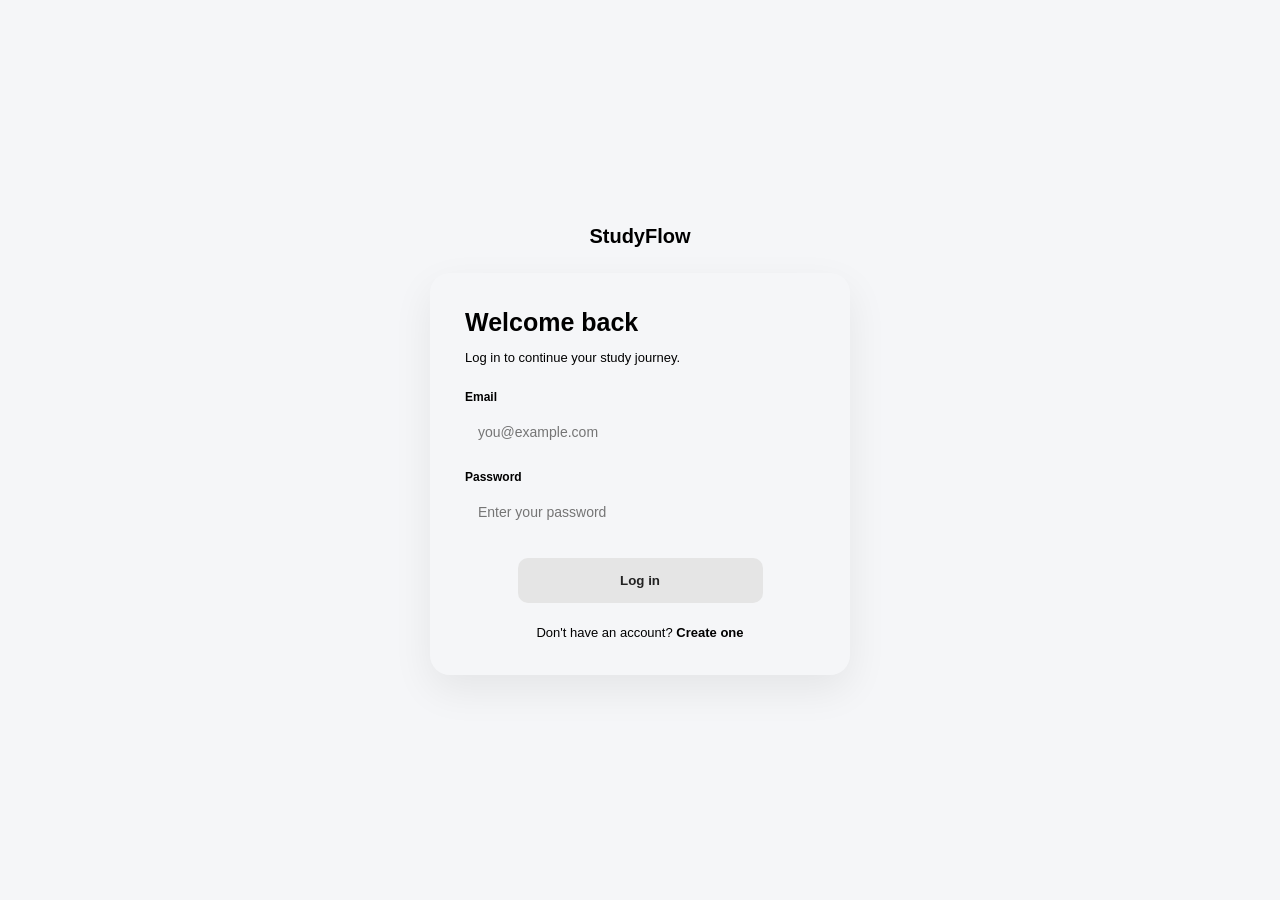
==== index.html @ db24ef68 "Initial commit: StudyFlow Student Task Manager" ====
<!DOCTYPE html>
<html lang="en">

<head>

    <meta charset="UTF-8">

    <meta
        name="viewport"
        content="width=device-width, initial-scale=1.0"
    >

    <title>Student Task Manager</title>

    <!-- Google Font -->

    <link rel="preconnect" href="https://fonts.googleapis.com">

    <link
        rel="preconnect"
        href="https://fonts.gstatic.com"
        crossorigin
    >

    <link
        href="https://fonts.googleapis.com/css2?family=Poppins:wght@400;500;600;700&display=swap"
        rel="stylesheet"
    >

    <link rel="stylesheet" href="style.css">

</head>


<body>

<div class="container">


    <!-- =========================
         Header
    ========================== -->

    <div class="header">

        <div class="header-top">

            <div>

                <h1>Student Task Manager</h1>

                <p id="welcomeMessage">
                    Stay organized. Get things done.
                </p>

            </div>


            <div class="header-actions">

            

                <button
                    class="theme-btn"
                    onclick="toggleDarkMode()"
                >
                    🌙
                </button>

                <button
                    class="logout-btn"
                    onclick="logout()"
                >
                    Logout
                </button>

            </div>

        </div>

    </div>


    <!-- =========================
         Add Task
    ========================== -->

    <div class="task-box">

        <input
            type="text"
            id="taskInput"
            placeholder="What do you need to do?"
        >

        <input
            type="date"
            id="taskDate"
        >

        <select id="taskPriority">

            <option value="Low">
                Low
            </option>

            <option value="Medium">
                Medium
            </option>

            <option value="High">
                High
            </option>

        </select>

        <button onclick="addTask()">
            Add Task
        </button>

    </div>


    <!-- =========================
         Task Section
    ========================== -->

    <div class="task-section">

        <div id="todayReminder" class="today-reminder"></div>

        <h2>Your Tasks</h2>


        <!-- Statistics -->

        <div class="task-stats">

            <div class="stat-card">

                <span id="totalTasks">
                    0
                </span>

                <p>Total</p>

            </div>


            <div class="stat-card">

                <span id="pendingTasks">
                    0
                </span>

                <p>Pending</p>

            </div>


            <div class="stat-card">

                <span id="completedTasks">
                    0
                </span>

                <p>Completed</p>

            </div>

        </div>

        <div class="progress-card">
    <div class="progress-header">
        <span>Today's Progress</span>
        <strong id="todayProgressText">0 / 0</strong>
    </div>

    <div class="progress-bar">
        <div
            id="todayProgressBar"
            class="progress-fill"
        ></div>
    </div>
</div>


        <!-- Search -->

        <div class="task-search">

            <input
                type="text"
                id="searchInput"
                placeholder="Search tasks..."
                oninput="searchTasks()"
            >

        </div>


        <!-- Filters -->

        <div class="task-filters">

            <button
                onclick="filterTasks('all')"
                class="active"
            >
                All
            </button>

            <button
                onclick="filterTasks('pending')"
            >
                Pending
            </button>

            <button
                onclick="filterTasks('completed')"
            >
                Completed
            </button>

        </div>


        <!-- Task List -->

        <ul id="taskList"></ul>

    </div>


</div>


<!-- =========================
     Edit Task Modal
========================== -->

<div
    id="editModal"
    class="edit-modal"
>

    <div class="edit-modal-box">

        <h2>Edit Task</h2>


        <input
            type="text"
            id="editTaskText"
            placeholder="Task name"
        >


        <input
            type="date"
            id="editTaskDate"
        >


        <select id="editTaskPriority">

            <option value="Low">
                Low
            </option>

            <option value="Medium">
                Medium
            </option>

            <option value="High">
                High
            </option>

        </select>


        <div class="edit-modal-buttons">

            <button
                type="button"
                onclick="closeEditModal()"
            >
                Cancel
            </button>


            <button
                type="button"
                onclick="saveEditedTask()"
            >
                Save Changes
            </button>

        </div>

    </div>

</div>


<!-- Toast -->

<div id="toast" class="toast"></div>


<script src="script.js"></script>

</body>

</html>
---- style.css ----
* {
    box-sizing: border-box;
}

body {
    margin: 0;

    font-family: 'Poppins', sans-serif;

    background: linear-gradient(
        135deg,
        #f7f8fc,
        #eef1f8
    );

    min-height: 100vh;

    padding: 60px 20px;

    background: linear-gradient(
        135deg,
        #f8f9fb,
        #eef1f6
    );
}


/* Main container */

.container {
    width: 850px;
    max-width: 100%;

    margin: auto;

    background: rgba(255, 255, 255, 0.95);

    padding: 40px;

    border-radius: 24px;

    box-shadow:
        0 15px 40px rgba(0, 0, 0, 0.08);
}


/* Header */

.header {
    margin-bottom: 30px;
}

h1 {
    margin: 0;

    font-size: 32px;

    font-weight: 700;
}

.header p {
    margin-top: 8px;

    color: #777;

    font-size: 15px;
}


/* Task input section */

.task-box {
    display: grid;

    grid-template-columns:
        1fr
        auto
        auto
        auto;

    gap: 10px;

    margin-bottom: 35px;
}


input,
select {

    padding: 13px;

    border: 1px solid #e2e2e2;

    border-radius: 10px;

    font-family: inherit;

    font-size: 14px;

    outline: none;

    background: white;

    transition: 0.2s;
}


input:focus,
select:focus {

    border-color: #888;

    box-shadow:
        0 0 0 3px rgba(0, 0, 0, 0.04);
}


#taskInput {
    min-width: 0;
}


/* Add button */

.task-box button {

    border: none;

    border-radius: 10px;

    padding: 13px 20px;

    background: #222;

    color: white;

    font-family: inherit;

    font-weight: 500;

    cursor: pointer;

    transition: 0.2s;
}


.task-box button:hover {

    transform: translateY(-2px);

    box-shadow:
        0 5px 15px rgba(0, 0, 0, 0.15);
}


/* Task section */

.task-section h2 {

    font-size: 20px;

    margin-bottom: 15px;
}


ul {

    padding: 0;

    margin: 0;
}


/* Individual task */

li {

    list-style: none;

    background: #fafafa;

    border: 1px solid #eeeeee;

    padding: 17px;

    margin-top: 12px;

    border-radius: 14px;

    display: flex;

    align-items: center;

    gap: 12px;

    transition: 0.2s;
}


li:hover {

    transform: translateY(-2px);

    box-shadow:
        0 5px 15px rgba(0, 0, 0, 0.05);
}


/* Task information */

li div {

    flex: 1;
}


li strong {

    font-size: 15px;

    font-weight: 600;
}


li small {

    display: inline-block;

    margin-top: 5px;

    color: #777;

    font-size: 12px;
}


/* Task buttons */

li button {

    border: none;

    background: white;

    width: 35px;

    height: 35px;

    border-radius: 8px;

    cursor: pointer;

    font-size: 16px;

    transition: 0.2s;
}


li button:hover {

    background: #eeeeee;

    transform: scale(1.05);
}


/* Mobile */

@media (max-width: 700px) {

    body {

        padding: 25px 15px;

    }


    .container {

        padding: 25px;

        border-radius: 18px;

    }


    h1 {

        font-size: 25px;

    }


    .task-box {

        grid-template-columns: 1fr;

    }


    .task-box button {

        width: 100%;

    }

}

/* AUTHENTICATION PAGES */

.auth-page {

    min-height: 100vh;

    display: flex;

    align-items: center;

    justify-content: center;

    padding: 20px;

}


.auth-container {

    width: 420px;

    max-width: 100%;

}


.auth-logo {

    display: flex;

    justify-content: center;

    align-items: center;

    gap: 10px;

    font-size: 20px;

    font-weight: 700;

    margin-bottom: 25px;

}


.auth-card {

    background: var(--card);

    border: 1px solid var(--border);

    border-radius: 20px;

    padding: 35px;

    box-shadow:
        0 15px 40px rgba(0, 0, 0, 0.07);

}


.auth-card h1 {

    font-size: 25px;

    margin-bottom: 8px;

}


.auth-card > p {

    color: var(--muted);

    font-size: 13px;

    margin-bottom: 25px;

}


.auth-card form {

    display: flex;

    flex-direction: column;

}


.auth-card label {

    font-size: 12px;

    font-weight: 600;

    margin-bottom: 7px;

}


.auth-card input {

    padding: 13px;

    border: 1px solid var(--border);

    border-radius: 10px;

    background: var(--background);

    font-family: inherit;

    outline: none;

    margin-bottom: 17px;

}


.auth-card input:focus {

    border-color: var(--purple);

}


.auth-card form button {

    width: 70%;
    align-self: center;

    padding: 15px 20px;

    border: none;
    border-radius: 10px;

    background: #e5e5e5;
    color: #222;

    font-family: inherit;
    font-weight: 600;

    cursor: pointer;

    margin-top: 8px;

    transition: 0.2s;
}

.auth-card form button:hover {
    background: #d8d8d8;
    transform: translateY(-1px);
}
    

.auth-card form button:hover {
    background: #d8d8d8;
    transform: translateY(-1px);
}


.auth-switch {

    text-align: center;

    margin-top: 20px !important;

    margin-bottom: 0 !important;

}


.auth-switch {

    text-align: center !important;
    width: 100%;
    margin-top: 22px !important;
    margin-bottom: 0 !important;

    color: var(--muted);
    font-size: 13px;
}

.auth-switch a {
    color: var(--purple);
    font-weight: 600;
    text-decoration: none;
}

/* Task Statistics */

.task-stats {
    display: flex;
    gap: 15px;
    margin: 20px 0;
}

.stat-card {
    flex: 1;
    background: #f7f7f7;
    border-radius: 12px;
    padding: 18px;
    text-align: center;
    border: 1px solid #e5e5e5;
}

.stat-card span {
    display: block;
    font-size: 28px;
    font-weight: 600;
    color: #333;
}

.stat-card p {
    margin: 5px 0 0;
    font-size: 14px;
    color: #777;
}

/* Task List */

#taskList {
    list-style: none;
    padding: 0;
    margin-top: 20px;
}

#taskList li {
    display: flex;
    align-items: center;
    justify-content: space-between;
    gap: 15px;
    background: #ffffff;
    border: 1px solid #e5e5e5;
    border-radius: 12px;
    padding: 16px;
    margin-bottom: 12px;
    box-shadow: 0 2px 6px rgba(0, 0, 0, 0.05);
}

#taskList li > div:first-child {
    flex: 1;
}

#taskList strong {
    font-size: 16px;
    font-weight: 600;
}

#taskList small {
    display: inline-block;
    margin-top: 5px;
    color: #777;
    font-size: 13px;
}

/* Task Buttons */

#taskList button {
    border: none;
    border-radius: 8px;
    padding: 8px 11px;
    cursor: pointer;
    font-size: 15px;
}

#taskList button:hover {
    transform: translateY(-1px);
}

/* Priority Labels */

.priority-low {
    color: #2e7d32 !important;
    font-weight: 500;
}

.priority-medium {
    color: #ef6c00 !important;
    font-weight: 500;
}

.priority-high {
    color: #d32f2f !important;
    font-weight: 600;
}

/* Header Layout */

.header-top {
    display: flex;
    align-items: center;
    justify-content: space-between;
    gap: 20px;
}

.header-top h1 {
    margin-bottom: 5px;
}

/* Logout Button */

.logout-btn {
    background: #333;
    color: white;
    border: none;
    padding: 9px 16px;
    border-radius: 8px;
    font-family: inherit;
    font-size: 14px;
    cursor: pointer;
    transition: 0.2s ease;
}

.logout-btn:hover {
    transform: translateY(-1px);
    opacity: 0.85;
}

.task-filters {
    display: flex;
    gap: 10px;
    margin: 20px 0;
}

.task-filters button {
    border: 1px solid #ddd;
    background: #fff;
    color: #555;
    padding: 8px 16px;
    border-radius: 8px;
    cursor: pointer;
    font-family: inherit;
    font-size: 14px;
    transition: 0.2s ease;
}

.task-filters button:hover {
    background: #f5f5f5;
}

.task-filters button.active {
    background: #333;
    color: #fff;
    border-color: #333;
}

.task-search {
    margin: 20px 0 12px;
}

.task-search input {
    width: 100%;
    box-sizing: border-box;
    padding: 12px 15px;
    border: 1px solid #ddd;
    border-radius: 10px;
    background: #fff;
    font-family: inherit;
    font-size: 14px;
    outline: none;
    transition: 0.2s ease;
}

.task-search input:focus {
    border-color: #999;
    box-shadow: 0 0 0 3px rgba(0, 0, 0, 0.05);
}

.task-search input::placeholder {
    color: #999;
}

/* =========================
   StudyFlow UI Polish
========================= */

body {
    background: #f5f6f8;
}

/* Main container */
.container {
    max-width: 900px;
    margin: 40px auto;
}

/* Header */
.header {
    background: #ffffff;
    border-radius: 16px;
    padding: 28px 30px;
    margin-bottom: 20px;
    border: 1px solid #e8e8e8;
    box-shadow: 0 4px 15px rgba(0, 0, 0, 0.04);
}

.header-top {
    align-items: center;
}

.header-top h1 {
    font-size: 28px;
    letter-spacing: -0.5px;
}

.header-top p {
    color: #777;
}

/* Add task box */
.task-box {
    background: #ffffff;
    padding: 20px;
    border-radius: 16px;
    border: 1px solid #e8e8e8;
    box-shadow: 0 4px 15px rgba(0, 0, 0, 0.04);
}

/* Inputs */
.task-box input,
.task-box select {
    border: 1px solid #ddd;
    border-radius: 10px;
    padding: 11px 13px;
    outline: none;
    transition: 0.2s ease;
}

.task-box input:focus,
.task-box select:focus {
    border-color: #999;
    box-shadow: 0 0 0 3px rgba(0, 0, 0, 0.04);
}

/* Add button */
.task-box button {
    border: none;
    border-radius: 10px;
    padding: 11px 18px;
    cursor: pointer;
    transition: 0.2s ease;
}

.task-box button:hover {
    transform: translateY(-1px);
}

/* Task section */
.task-section {
    background: #ffffff;
    margin-top: 20px;
    padding: 25px;
    border-radius: 16px;
    border: 1px solid #e8e8e8;
    box-shadow: 0 4px 15px rgba(0, 0, 0, 0.04);
}

.task-section h2 {
    margin-top: 0;
    font-size: 21px;
}

/* Stats */
.stat-card {
    background: #fafafa;
    border-radius: 12px;
    transition: 0.2s ease;
}

.stat-card:hover {
    transform: translateY(-2px);
}

/* Task cards */
#taskList li {
    transition: 0.2s ease;
}

#taskList li:hover {
    transform: translateY(-2px);
    box-shadow: 0 5px 14px rgba(0, 0, 0, 0.08);
}

/* Mobile */
@media (max-width: 700px) {

    .container {
        margin: 20px 12px;
    }

    .header {
        padding: 22px;
    }

    .header-top {
        align-items: flex-start;
    }

    .header-top h1 {
        font-size: 23px;
    }

    .task-box {
        display: flex;
        flex-direction: column;
        gap: 10px;
    }

    .task-box input,
    .task-box select,
    .task-box button {
        width: 100%;
        box-sizing: border-box;
    }

    .task-stats {
        flex-direction: column;
    }

    .task-section {
        padding: 18px;
    }

    #taskList li {
        flex-wrap: wrap;
    }
}

/* =========================
   Task Action Buttons
========================= */

#taskList button {
    min-width: 38px;
    height: 38px;
    display: inline-flex;
    align-items: center;
    justify-content: center;
    background: #f5f5f5;
    color: #333;
    border: 1px solid #e1e1e1;
    transition: all 0.2s ease;
}

#taskList button:hover {
    background: #333;
    color: #fff;
    transform: translateY(-2px);
}

/* Task action area */
#taskList li > button {
    flex-shrink: 0;
}

/* Completed task */
#taskList strong {
    transition: 0.2s ease;
}

/* Search box */
.task-search input {
    transition: all 0.2s ease;
}

.task-search input:focus {
    border-color: #777;
    box-shadow: 0 0 0 3px rgba(0, 0, 0, 0.06);
}

/* Filter buttons */
.task-filters button {
    transition: all 0.2s ease;
}

.task-filters button:hover {
    transform: translateY(-1px);
}

.task-filters button.active {
    box-shadow: 0 3px 8px rgba(0, 0, 0, 0.12);
}

/* =========================
   Improved Add Task Section
========================= */

.task-box {
    display: grid;
    grid-template-columns: 1fr 160px 130px auto;
    gap: 12px;
    align-items: center;
}

.task-box input,
.task-box select {
    width: 100%;
    box-sizing: border-box;
    font-family: inherit;
    font-size: 14px;
    background: #fff;
}

.task-box input[type="text"] {
    min-width: 0;
}

.task-box button {
    background: #333;
    color: #fff;
    font-weight: 500;
    white-space: nowrap;
}

.task-box button:hover {
    background: #222;
    transform: translateY(-1px);
}

/* Mobile layout */
@media (max-width: 700px) {
    .task-box {
        display: flex;
        flex-direction: column;
        align-items: stretch;
    }

    .task-box input,
    .task-box select,
    .task-box button {
        width: 100%;
    }
}

/* =========================
   Header Polish
========================= */

.header-top {
    display: flex;
    justify-content: space-between;
    align-items: center;
}

.header-top h1 {
    font-size: 30px;
    font-weight: 650;
    margin: 0;
    letter-spacing: -0.7px;
}

.header-top p {
    margin-top: 8px;
    font-size: 14px;
    color: #888;
}

/* Logout button */
.logout-btn {
    background: #fff;
    color: #444;
    border: 1px solid #ddd;
    padding: 9px 16px;
    border-radius: 9px;
    font-size: 13px;
    font-weight: 500;
    cursor: pointer;
    transition: all 0.2s ease;
}

.logout-btn:hover {
    background: #333;
    color: #fff;
    border-color: #333;
    transform: translateY(-1px);
}

/* Mobile header */
@media (max-width: 700px) {
    .header-top h1 {
        font-size: 23px;
    }

    .header-top {
        gap: 12px;
    }

    .logout-btn {
        padding: 8px 12px;
        font-size: 12px;
    }
}

/* =========================
   Statistics Cards
========================= */

.task-stats {
    display: grid;
    grid-template-columns: repeat(3, 1fr);
    gap: 14px;
    margin: 18px 0 22px;
}

.stat-card {
    background: #fafafa;
    border: 1px solid #e7e7e7;
    border-radius: 14px;
    padding: 20px 15px;
    text-align: center;
    transition: all 0.2s ease;
}

.stat-card:hover {
    transform: translateY(-3px);
    box-shadow: 0 6px 16px rgba(0, 0, 0, 0.06);
}

.stat-card span {
    font-size: 30px;
    font-weight: 650;
    color: #333;
    line-height: 1;
}

.stat-card p {
    margin: 8px 0 0;
    font-size: 13px;
    color: #888;
    font-weight: 500;
}

/* Mobile statistics */
@media (max-width: 700px) {
    .task-stats {
        grid-template-columns: 1fr;
    }

    .stat-card {
        padding: 16px;
    }
}

/* =========================
   Search & Filter Polish
========================= */

.task-search {
    margin: 22px 0 14px;
}

.task-search input {
    width: 100%;
    box-sizing: border-box;
    padding: 13px 16px;
    border: 1px solid #dedede;
    border-radius: 11px;
    background: #fafafa;
    color: #333;
    font-family: inherit;
    font-size: 14px;
    outline: none;
    transition: all 0.2s ease;
}

.task-search input::placeholder {
    color: #999;
}

.task-search input:focus {
    background: #fff;
    border-color: #999;
    box-shadow: 0 0 0 3px rgba(0, 0, 0, 0.05);
}

/* Filter buttons */
.task-filters {
    display: flex;
    gap: 8px;
    margin: 14px 0 20px;
}

.task-filters button {
    background: #fff;
    color: #666;
    border: 1px solid #ddd;
    border-radius: 9px;
    padding: 8px 15px;
    font-family: inherit;
    font-size: 13px;
    cursor: pointer;
    transition: all 0.2s ease;
}

.task-filters button:hover {
    background: #f5f5f5;
    transform: translateY(-1px);
}

.task-filters button.active {
    background: #333;
    color: #fff;
    border-color: #333;
}

/* Mobile */
@media (max-width: 700px) {
    .task-filters {
        flex-wrap: wrap;
    }

    .task-filters button {
        flex: 1;
    }
}

/* =========================
   Mobile Task Cards
========================= */

@media (max-width: 600px) {

    #taskList li {
        display: grid;
        grid-template-columns: 1fr auto auto auto;
        gap: 8px;
        padding: 14px;
    }

    #taskList li > div:first-child {
        min-width: 0;
    }

    #taskList strong {
        font-size: 14px;
        word-break: break-word;
    }

    #taskList small {
        font-size: 12px;
    }

    #taskList button {
        min-width: 34px;
        height: 34px;
        padding: 6px;
        font-size: 14px;
    }
}

/* =========================
   Dark Mode
========================= */

.header-actions {
    display: flex;
    align-items: center;
    gap: 8px;
}

.theme-btn {
    width: 38px;
    height: 38px;
    border: 1px solid #ddd;
    border-radius: 9px;
    background: #fff;
    cursor: pointer;
    font-size: 16px;
    transition: all 0.2s ease;
}

.theme-btn:hover {
    transform: translateY(-1px);
    background: #f5f5f5;
}

/* Dark theme */

body.dark-mode {
    background: #181818;
    color: #eee;
}

body.dark-mode .header,
body.dark-mode .task-box,
body.dark-mode .task-section {
    background: #222;
    border-color: #333;
}

body.dark-mode .header-top p,
body.dark-mode .stat-card p {
    color: #aaa;
}

body.dark-mode .stat-card {
    background: #292929;
    border-color: #383838;
}

body.dark-mode .stat-card span {
    color: #eee;
}

body.dark-mode .task-box input,
body.dark-mode .task-box select,
body.dark-mode .task-search input {
    background: #292929;
    color: #eee;
    border-color: #444;
}

body.dark-mode .task-search input::placeholder {
    color: #888;
}

body.dark-mode #taskList li {
    background: #292929;
    border-color: #3a3a3a;
}

body.dark-mode #taskList button,
body.dark-mode .task-filters button,
body.dark-mode .theme-btn,
body.dark-mode .logout-btn {
    background: #292929;
    color: #eee;
    border-color: #444;
}

body.dark-mode .task-filters button.active {
    background: #eee;
    color: #222;
    border-color: #eee;
}

body.dark-mode .theme-btn:hover,
body.dark-mode .logout-btn:hover {
    background: #eee;
    color: #222;
}

body.dark-mode .task-box button {
    background: #eee;
    color: #222;
}

/* =========================
   Toast Notifications
========================= */

.toast {
    position: fixed;
    bottom: 25px;
    right: 25px;
    background: #333;
    color: #fff;
    padding: 13px 18px;
    border-radius: 10px;
    font-size: 14px;
    box-shadow: 0 5px 20px rgba(0, 0, 0, 0.15);
    opacity: 0;
    transform: translateY(15px);
    pointer-events: none;
    transition: all 0.3s ease;
    z-index: 9999;
}

.toast.show {
    opacity: 1;
    transform: translateY(0);
}

body.dark-mode .toast {
    background: #eee;
    color: #222;
}

@media (max-width: 600px) {
    .toast {
        left: 15px;
        right: 15px;
        bottom: 18px;
        text-align: center;
    }
}

/* =========================
   Edit Task Modal
========================= */

.edit-modal {
    display: none;
    position: fixed;
    inset: 0;
    background: rgba(0, 0, 0, 0.45);
    align-items: center;
    justify-content: center;
    z-index: 10000;
}

.edit-modal-box {
    width: 90%;
    max-width: 420px;
    background: #ffffff;
    border-radius: 16px;
    padding: 25px;
    box-sizing: border-box;
    box-shadow: 0 15px 40px rgba(0, 0, 0, 0.2);
}

.edit-modal-box h2 {
    margin: 0 0 20px;
    font-size: 22px;
}

.edit-modal-box input,
.edit-modal-box select {
    width: 100%;
    box-sizing: border-box;
    padding: 12px;
    margin-bottom: 12px;
    border: 1px solid #ddd;
    border-radius: 9px;
    font-family: inherit;
    font-size: 14px;
    background: #fff;
}

.edit-modal-buttons {
    display: flex;
    justify-content: flex-end;
    gap: 10px;
    margin-top: 8px;
}

.edit-modal-buttons button {
    padding: 10px 16px;
    border-radius: 8px;
    border: 1px solid #ddd;
    cursor: pointer;
    font-family: inherit;
    font-size: 14px;
}

.edit-modal-buttons button:last-child {
    background: #333;
    color: #fff;
    border-color: #333;
}

/* Dark mode */

body.dark-mode .edit-modal-box {
    background: #222;
    color: #eee;
}

body.dark-mode .edit-modal-box input,
body.dark-mode .edit-modal-box select {
    background: #292929;
    color: #eee;
    border-color: #444;
}

body.dark-mode .edit-modal-buttons button {
    background: #292929;
    color: #eee;
    border-color: #444;
}

body.dark-mode .edit-modal-buttons button:last-child {
    background: #eee;
    color: #222;
    border-color: #eee;
}

.today-reminder {
    display: none;
    margin-bottom: 18px;
    padding: 14px 16px;
    background: #f5f5f5;
    border: 1px solid #ddd;
    border-radius: 10px;
    font-size: 14px;
    color: #333;
}

.today-reminder {
    display: none;
    margin-bottom: 18px;
    padding: 14px 18px;
    background: #f8f9fb;
    border: 1px solid #e2e4e8;
    border-radius: 12px;
    font-size: 14px;
    line-height: 1.5;
    color: #333;
    box-shadow: 0 3px 10px rgba(0, 0, 0, 0.04);
}

.today-reminder div + div {
    margin-top: 8px !important;
}

.task-card {
    transition: transform 0.2s ease, box-shadow 0.2s ease;
}

.task-card:hover {
    transform: translateY(-2px);
    box-shadow: 0 6px 18px rgba(0, 0, 0, 0.08);
}

.task-card.completed {
    opacity: 0.7;
}

.task-card.completed .task-text {
    text-decoration: line-through;
}

.priority-high {
    font-weight: 600;
}

.priority-medium {
    font-weight: 500;
}

.priority-low {
    font-weight: 500;
}

/* Due date color cues */

.due-overdue {
    background: #fff0f0 !important;
    border-left: 4px solid #e74c3c !important;
}

.due-today {
    background: #fff7e6 !important;
    border-left: 4px solid #f39c12 !important;
}

.due-tomorrow {
    background: #fffbea !important;
    border-left: 4px solid #f1c40f !important;
}

.due-future {
    background: #ffffff !important;
}

.due-completed {
    opacity: 0.6;
}

/* Today's Progress */

.progress-card {
    background: white;
    border-radius: 12px;
    padding: 18px 20px;
    margin-top: 18px;
    box-shadow: 0 3px 10px rgba(0, 0, 0, 0.06);
}

.progress-header {
    display: flex;
    justify-content: space-between;
    align-items: center;
    margin-bottom: 12px;
    font-size: 15px;
}

.progress-header strong {
    font-size: 14px;
    font-weight: 600;
}

.progress-bar {
    width: 100%;
    height: 9px;
    background: #eeeeee;
    border-radius: 10px;
    overflow: hidden;
}

.progress-fill {
    width: 0%;
    height: 100%;
    border-radius: 10px;
    background: #f4b183;
    transition: width 0.3s ease;
}
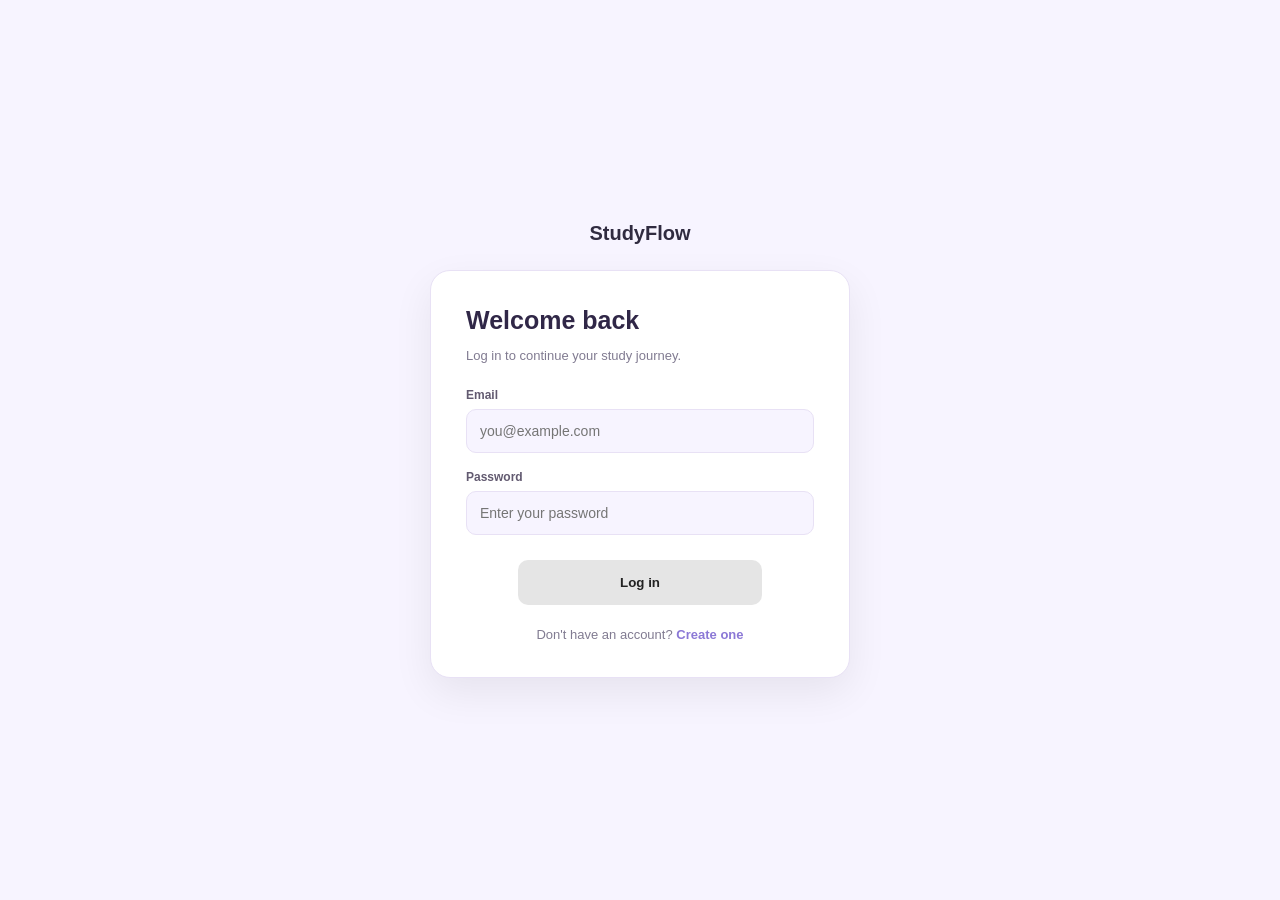
==== commit 1b77ee51: "Fix statistics section layout" ====
--- a/index.html
+++ b/index.html
@@ -81,6 +81,45 @@
     </div>
 
 
+        <!-- Statistics -->
+
+        <div class="task-stats">
+
+            <div class="stat-card">
+
+                <span id="totalTasks">
+                    0
+                </span>
+
+                <p>Total</p>
+
+            </div>
+
+
+            <div class="stat-card">
+
+                <span id="pendingTasks">
+                    0
+                </span>
+
+                <p>Pending</p>
+
+            </div>
+
+
+            <div class="stat-card">
+
+                <span id="completedTasks">
+                    0
+                </span>
+
+                <p>Completed</p>
+
+            </div>
+
+        </div>
+
+
     <!-- =========================
          Add Task
     ========================== -->
@@ -132,44 +171,6 @@
         <h2>Your Tasks</h2>
 
 
-        <!-- Statistics -->
-
-        <div class="task-stats">
-
-            <div class="stat-card">
-
-                <span id="totalTasks">
-                    0
-                </span>
-
-                <p>Total</p>
-
-            </div>
-
-
-            <div class="stat-card">
-
-                <span id="pendingTasks">
-                    0
-                </span>
-
-                <p>Pending</p>
-
-            </div>
-
-
-            <div class="stat-card">
-
-                <span id="completedTasks">
-                    0
-                </span>
-
-                <p>Completed</p>
-
-            </div>
-
-        </div>
-
         <div class="progress-card">
     <div class="progress-header">
         <span>Today's Progress</span>
--- a/style.css
+++ b/style.css
@@ -1504,4 +1504,1186 @@
     border-radius: 10px;
     background: #f4b183;
     transition: width 0.3s ease;
-}+}
+
+
+
+
+
+
+body {
+    background: #F7F4FF !important;
+}
+
+
+/* ===== StudyFlow Lavender Theme ===== */
+
+:root {
+    --purple: #8B78D6;
+    --purple-dark: #7059C4;
+    --purple-light: #EAE4FF;
+    --background: #F7F4FF;
+    --card: #FFFFFF;
+    --border: #E8E1F5;
+    --muted: #817B91;
+    --text: #302B40;
+}
+
+/* Main page */
+body {
+    background: #F7F4FF !important;
+    color: #302B40;
+}
+
+/* Main container and sections */
+.container {
+    background: #FFFFFF !important;
+    border: 1px solid #E8E1F5;
+    border-radius: 20px;
+    box-shadow: 0 8px 28px rgba(112, 89, 196, 0.08);
+}
+
+.header,
+.task-box,
+.task-section,
+.task-stats,
+.stat-card {
+    border-color: #E8E1F5;
+}
+
+.task-box,
+.task-section,
+.stat-card {
+    border-radius: 16px;
+}
+
+/* Headings */
+h1, h2, h3 {
+    color: #302B40;
+}
+
+/* Inputs and search */
+input,
+select,
+textarea,
+.task-search {
+    background-color: #FFFFFF;
+    color: #302B40;
+    border: 1px solid #DDD4F0;
+    border-radius: 10px;
+}
+
+input:focus,
+select:focus,
+textarea:focus,
+.task-search:focus {
+    outline: none;
+    border-color: #8B78D6;
+    box-shadow: 0 0 0 3px rgba(139, 120, 214, 0.15);
+}
+
+/* Primary buttons */
+button {
+    transition: background-color 0.2s ease,
+                transform 0.2s ease,
+                box-shadow 0.2s ease;
+}
+
+button[type="submit"],
+#addTaskBtn,
+.add-task-btn {
+    background: #8B78D6;
+    color: #FFFFFF;
+    border: none;
+    border-radius: 10px;
+}
+
+button[type="submit"]:hover,
+#addTaskBtn:hover,
+.add-task-btn:hover {
+    background: #7059C4;
+    box-shadow: 0 4px 12px rgba(112, 89, 196, 0.2);
+}
+
+/* Statistics */
+.stat-card {
+    background: #F9F7FF;
+    border: 1px solid #E8E1F5;
+}
+
+.stat-card h2,
+.stat-card .stat-number {
+    color: #7059C4;
+}
+
+/* Task cards */
+#taskList > *,
+.task-item,
+.task-card {
+    border-color: #E8E1F5;
+    border-radius: 12px;
+}
+
+.task-item,
+.task-card {
+    background: #FFFFFF;
+}
+
+/* Filters */
+.task-filters button,
+.filter-btn {
+    border-radius: 9px;
+}
+
+.task-filters button.active,
+.filter-btn.active {
+    background: #EAE4FF;
+    color: #7059C4;
+    border-color: #D8CDF8;
+}
+
+/* Modal */
+.modal-content,
+.modal-container {
+    background: #FFFFFF;
+    border: 1px solid #E8E1F5;
+    border-radius: 18px;
+}
+
+/* Keyboard focus */
+button:focus-visible,
+a:focus-visible {
+    outline: 2px solid #8B78D6;
+    outline-offset: 3px;
+}
+
+/* Mobile spacing */
+@media (max-width: 600px) {
+    .container {
+        border-radius: 14px;
+    }
+
+    .task-box,
+    .task-section,
+    .stat-card {
+        border-radius: 12px;
+    }
+}
+
+
+/* ===== StudyFlow Sidebar & Navigation ===== */
+
+.sidebar {
+    background: #ffffff;
+    border-right: 1px solid #e9e0f7;
+    box-shadow: 2px 0 12px rgba(95, 70, 140, 0.04);
+}
+
+.sidebar a,
+.sidebar button {
+    transition: all 0.2s ease;
+    border-radius: 10px;
+}
+
+/* Navigation hover */
+.sidebar a:hover,
+.sidebar button:hover {
+    background: #f1eaff;
+    color: #7550b5;
+}
+
+/* Active navigation item */
+.sidebar a.active,
+.sidebar button.active {
+    background: #e9ddff;
+    color: #6941a5;
+    font-weight: 600;
+}
+
+/* Dashboard headings */
+h1,
+h2,
+h3 {
+    color: #302747;
+}
+
+/* General text */
+p,
+label {
+    color: #625a70;
+}
+
+/* ===== StudyFlow Header Refinement ===== */
+
+.header {
+    background: #ffffff;
+    border: 1px solid #e8def8;
+    border-radius: 18px;
+    padding: 22px;
+    box-shadow: 0 4px 16px rgba(105, 76, 150, 0.06);
+}
+
+.header-top {
+    display: flex;
+    align-items: center;
+    justify-content: space-between;
+    gap: 16px;
+    flex-wrap: wrap;
+}
+
+.header-actions {
+    display: flex;
+    align-items: center;
+    gap: 10px;
+}
+
+.theme-btn,
+.logout-btn {
+    border: 1px solid #e3d6f8;
+    border-radius: 10px;
+    padding: 10px 15px;
+    cursor: pointer;
+}
+
+.theme-btn {
+    background: #f0e8ff;
+    color: #7048a8;
+}
+
+.logout-btn {
+    background: #ffffff;
+    color: #66536f;
+}
+
+.theme-btn:hover {
+    background: #e4d5ff;
+}
+
+.logout-btn:hover {
+    background: #f8f3ff;
+}
+
+/* ===== StudyFlow Statistics & Progress ===== */
+
+.task-stats {
+    display: grid;
+    grid-template-columns: repeat(3, minmax(0, 1fr));
+    gap: 16px;
+    margin-top: 22px;
+}
+
+.stat-card {
+    background: #ffffff;
+    border: 1px solid #e8def8;
+    border-radius: 16px;
+    padding: 22px;
+    box-shadow: 0 4px 14px rgba(105, 76, 150, 0.06);
+    transition: transform 0.2s ease, box-shadow 0.2s ease;
+}
+
+.stat-card:hover {
+    transform: translateY(-3px);
+    box-shadow: 0 8px 20px rgba(105, 76, 150, 0.10);
+}
+
+.progress-card {
+    background: #ffffff;
+    border: 1px solid #e8def8;
+    border-radius: 16px;
+    padding: 22px;
+    margin-top: 20px;
+    box-shadow: 0 4px 14px rgba(105, 76, 150, 0.06);
+}
+
+.progress-bar {
+    background: #eee6fa;
+    border-radius: 999px;
+    overflow: hidden;
+}
+
+.progress-fill {
+    background: linear-gradient(90deg, #b99bea, #8864ce);
+    border-radius: 999px;
+    transition: width 0.3s ease;
+}
+
+@media (max-width: 600px) {
+    .task-stats {
+        grid-template-columns: 1fr;
+        gap: 12px;
+    }
+
+    .stat-card,
+    .progress-card {
+        padding: 17px;
+    }
+}
+
+
+/* ===== StudyFlow Task Form ===== */
+
+.task-box {
+    background: #ffffff;
+    border: 1px solid #e8def8;
+    border-radius: 18px;
+    padding: 24px;
+    margin-top: 22px;
+    box-shadow: 0 4px 16px rgba(105, 76, 150, 0.06);
+}
+
+#taskInput,
+#taskDate,
+#taskPriority,
+#searchInput {
+    box-sizing: border-box;
+    min-height: 44px;
+    padding: 11px 13px;
+    border: 1px solid #e2d6f4;
+    border-radius: 10px;
+    background: #fff;
+    color: #352b46;
+    transition: border-color 0.2s ease,
+                box-shadow 0.2s ease;
+}
+
+#taskInput:focus,
+#taskDate:focus,
+#taskPriority:focus,
+#searchInput:focus {
+    border-color: #a98add;
+    box-shadow: 0 0 0 3px rgba(169, 138, 221, 0.16);
+    outline: none;
+}
+
+#taskInput::placeholder,
+#searchInput::placeholder {
+    color: #a097b0;
+}
+
+
+/* ===== StudyFlow Task Filters ===== */
+
+.task-filters {
+    display: flex;
+    flex-wrap: wrap;
+    gap: 10px;
+    margin: 16px 0;
+}
+
+.task-filters button {
+    padding: 9px 16px;
+    border: 1px solid #e4d8f5;
+    border-radius: 10px;
+    background: #ffffff;
+    color: #695b7b;
+    cursor: pointer;
+    transition: background 0.2s ease,
+                color 0.2s ease,
+                border-color 0.2s ease;
+}
+
+.task-filters button:hover {
+    background: #f1e9ff;
+    border-color: #cdb8ee;
+}
+
+.task-filters button.active {
+    background: #e9ddff;
+    border-color: #c7aff0;
+    color: #6941a5;
+    font-weight: 600;
+}
+
+
+/* ===== StudyFlow Task List ===== */
+
+#taskList {
+    list-style: none;
+    padding: 0;
+    margin: 18px 0 0;
+}
+
+#taskList > li {
+    background: #ffffff;
+    border: 1px solid #e8def8;
+    border-radius: 14px;
+    padding: 16px 18px;
+    margin-bottom: 12px;
+    box-shadow: 0 3px 12px rgba(105, 76, 150, 0.05);
+    transition: box-shadow 0.2s ease,
+                border-color 0.2s ease;
+}
+
+#taskList > li:hover {
+    border-color: #cdb8ee;
+    box-shadow: 0 6px 16px rgba(105, 76, 150, 0.10);
+}
+
+
+/* ===== StudyFlow Task Action Buttons ===== */
+
+#taskList > li > button {
+    min-width: 38px;
+    min-height: 38px;
+    margin: 10px 6px 0 0;
+    padding: 8px;
+    border: 1px solid #e7dcf7;
+    border-radius: 10px;
+    background: #f8f4ff;
+    cursor: pointer;
+    transition: background 0.2s ease,
+                transform 0.2s ease;
+}
+
+#taskList > li > button:hover {
+    background: #ece1ff;
+    transform: translateY(-2px);
+}
+
+#taskList > li > .complete-btn {
+    background: #e9f7ed;
+    border-color: #ccebd5;
+}
+
+#taskList > li > .complete-btn:hover {
+    background: #d8f1e0;
+}
+
+#taskList > li > .edit-btn:hover {
+    background: #e9ddff;
+}
+
+#taskList > li > .delete-btn:hover {
+    background: #fff0f0;
+    border-color: #f2cccc;
+}
+
+
+/* ===== StudyFlow Edit Task Modal ===== */
+
+.edit-modal {
+    background: rgba(40, 28, 58, 0.45);
+    backdrop-filter: blur(4px);
+    padding: 20px;
+}
+
+.edit-modal-box {
+    width: 100%;
+    max-width: 440px;
+    box-sizing: border-box;
+    padding: 28px;
+    background: #ffffff;
+    border: 1px solid #e8def8;
+    border-radius: 20px;
+    box-shadow: 0 18px 55px rgba(52, 35, 78, 0.18);
+}
+
+#editTaskText,
+#editTaskDate,
+#editTaskPriority {
+    width: 100%;
+    box-sizing: border-box;
+    min-height: 44px;
+    margin: 8px 0 14px;
+    padding: 11px 13px;
+    border: 1px solid #e2d6f4;
+    border-radius: 10px;
+    background: #fdfbff;
+    color: #352b46;
+}
+
+#editTaskText:focus,
+#editTaskDate:focus,
+#editTaskPriority:focus {
+    outline: none;
+    border-color: #a98add;
+    box-shadow: 0 0 0 3px rgba(169, 138, 221, 0.16);
+}
+
+.edit-modal-buttons {
+    display: flex;
+    justify-content: flex-end;
+    flex-wrap: wrap;
+    gap: 10px;
+    margin-top: 12px;
+}
+
+.edit-modal-buttons button {
+    min-height: 42px;
+    padding: 10px 18px;
+    border: 1px solid #e2d6f4;
+    border-radius: 10px;
+    cursor: pointer;
+    transition: background 0.2s ease;
+}
+
+.edit-modal-buttons button:hover {
+    background: #eee5ff;
+}
+
+/* ===== StudyFlow Toast Notifications ===== */
+
+#toast {
+    background: #352747;
+    color: #ffffff;
+    padding: 14px 20px;
+    border-radius: 12px;
+    box-shadow: 0 8px 24px rgba(45, 30, 65, 0.18);
+    font-size: 14px;
+    max-width: calc(100vw - 40px);
+    box-sizing: border-box;
+}
+
+/* Keep notification text readable */
+#toast.show {
+    opacity: 1;
+}
+
+/* Mobile-friendly positioning */
+@media (max-width: 600px) {
+    #toast {
+        padding: 12px 16px;
+        font-size: 13px;
+    }
+}
+
+/* ===== StudyFlow Mobile Responsive UI ===== */
+
+@media (max-width: 600px) {
+    .container {
+        width: 100%;
+        max-width: 100%;
+        padding: 14px;
+        box-sizing: border-box;
+    }
+
+    .header {
+        padding: 18px;
+    }
+
+    .header-top {
+        flex-wrap: wrap;
+        gap: 12px;
+    }
+
+    .header-actions {
+        flex-wrap: wrap;
+        gap: 8px;
+    }
+
+    .task-stats {
+        grid-template-columns: 1fr;
+        gap: 12px;
+    }
+
+    .task-box {
+        padding: 16px;
+    }
+
+    .task-filters {
+        flex-wrap: wrap;
+    }
+
+    #taskList > li {
+        padding: 14px;
+        overflow-wrap: anywhere;
+    }
+
+    #taskList > li > button {
+        margin-top: 8px;
+    }
+
+    .edit-modal-box {
+        width: 100%;
+        max-width: 100%;
+        box-sizing: border-box;
+        padding: 20px;
+    }
+}
+
+
+/* ===== StudyFlow Two-Column Dashboard ===== */
+
+/* Keep the dashboard centered */
+.container {
+    width: 100%;
+    max-width: 1400px;
+    margin: 0 auto;
+    padding: 24px;
+    box-sizing: border-box;
+}
+
+/* Statistics stay in one horizontal row */
+.task-stats {
+    display: grid;
+    grid-template-columns: repeat(3, minmax(0, 1fr));
+    gap: 16px;
+}
+
+/* Add Task on the left, Your Tasks on the right */
+.container {
+    display: grid;
+    grid-template-columns: minmax(280px, 0.8fr) minmax(0, 1.7fr);
+    column-gap: 24px;
+    row-gap: 20px;
+    align-items: start;
+}
+
+/* Header stretches across both columns */
+.container > .header {
+    grid-column: 1 / -1;
+}
+
+/* Task form occupies the left column */
+.container > .task-box {
+    grid-column: 1;
+    grid-row: 2;
+    min-width: 0;
+}
+
+/* Main task section occupies the right column */
+.container > .task-section {
+    grid-column: 2;
+    grid-row: 2;
+    min-width: 0;
+}
+
+/* Keep form controls within their column */
+.task-box input,
+.task-box select {
+    max-width: 100%;
+    box-sizing: border-box;
+}
+
+/* Mobile: stack the columns when space is limited */
+@media (max-width: 760px) {
+    .container {
+        display: grid;
+        grid-template-columns: minmax(0, 1fr);
+        padding: 14px;
+        gap: 16px;
+    }
+
+    .container > .header,
+    .container > .task-box,
+    .container > .task-section {
+        grid-column: 1;
+        grid-row: auto;
+        min-width: 0;
+    }
+
+    .task-stats {
+        grid-template-columns: repeat(3, minmax(0, 1fr));
+        gap: 8px;
+    }
+}
+
+@media (max-width: 420px) {
+    .task-stats {
+        grid-template-columns: 1fr;
+    }
+}
+
+/* ===== Dashboard Layout Refinement ===== */
+
+/* Add Task panel */
+.container > .task-box {
+    align-self: start;
+    padding: 24px;
+    border-radius: 18px;
+}
+
+/* Your Tasks panel */
+.container > .task-section {
+    align-self: start;
+    padding: 22px;
+    border-radius: 18px;
+    background: rgba(255, 255, 255, 0.65);
+    border: 1px solid #e5d9fa;
+}
+
+/* Make section headings consistent */
+.task-section h2 {
+    margin-top: 0;
+    margin-bottom: 18px;
+}
+
+/* Arrange task form controls neatly */
+.task-box input,
+.task-box select {
+    width: 100%;
+    margin-bottom: 12px;
+}
+
+/* Keep statistics side by side */
+.task-stats {
+    grid-template-columns: repeat(3, minmax(0, 1fr));
+    gap: 12px;
+    margin-bottom: 18px;
+}
+
+.stat-card {
+    min-width: 0;
+    padding: 16px;
+    border-radius: 14px;
+    box-sizing: border-box;
+}
+
+/* Keep search and filters compact */
+.task-search {
+    margin-bottom: 12px;
+}
+
+.task-filters {
+    gap: 8px;
+    margin-bottom: 14px;
+}
+
+/* Keep task cards readable */
+#taskList > li {
+    display: flex;
+    flex-wrap: wrap;
+    align-items: center;
+    gap: 10px;
+    margin-bottom: 12px;
+    border-radius: 14px;
+}
+
+#taskList > li > div {
+    flex: 1 1 180px;
+    min-width: 0;
+}
+
+/* Tablet and mobile adjustments */
+@media (max-width: 760px) {
+    .container > .task-box,
+    .container > .task-section {
+        padding: 16px;
+    }
+
+    .task-stats {
+        grid-template-columns: repeat(3, minmax(0, 1fr));
+        gap: 8px;
+    }
+
+    .stat-card {
+        padding: 10px;
+    }
+}
+
+@media (max-width: 420px) {
+    .task-stats {
+        grid-template-columns: 1fr;
+    }
+}
+
+/* ===== Fix Add Task Panel Overlap ===== */
+
+.container > .task-box {
+    width: 100%;
+    min-width: 0;
+    max-width: 100%;
+    box-sizing: border-box;
+    overflow: hidden;
+}
+
+/* Keep all form controls inside the panel */
+.container > .task-box input,
+.container > .task-box select,
+.container > .task-box textarea {
+    display: block;
+    width: 100%;
+    max-width: 100%;
+    min-width: 0;
+    box-sizing: border-box;
+}
+
+/* Prevent the Add Task button from overflowing */
+.container > .task-box button {
+    max-width: 100%;
+    box-sizing: border-box;
+}
+
+/* Give the two dashboard columns enough room */
+.container {
+    grid-template-columns: minmax(0, 0.85fr) minmax(0, 1.6fr);
+    column-gap: 20px;
+}
+
+/* Stack the panels on smaller screens */
+@media (max-width: 760px) {
+    .container {
+        grid-template-columns: minmax(0, 1fr);
+    }
+
+    .container > .task-box,
+    .container > .task-section {
+        grid-column: 1;
+        grid-row: auto;
+    }
+}
+
+/* ===== Fix Add Task Button ===== */
+
+.container > .task-box button {
+    display: block;
+    width: 100%;
+    min-width: 0;
+    max-width: 100%;
+    min-height: 46px;
+    padding: 12px 16px;
+    margin-top: 8px;
+    border: none;
+    border-radius: 12px;
+    background: #7853b8;
+    color: #ffffff;
+    font-size: 15px;
+    font-weight: 600;
+    line-height: 1.4;
+    white-space: normal;
+    overflow-wrap: anywhere;
+    box-sizing: border-box;
+    cursor: pointer;
+    transition: background 0.2s ease, transform 0.2s ease;
+}
+
+.container > .task-box button:hover {
+    background: #64419e;
+    transform: translateY(-1px);
+}
+
+/* Give the form a little more breathing room */
+.container > .task-box {
+    padding: 24px;
+    overflow: visible;
+    min-width: 0;
+    box-sizing: border-box;
+}
+
+@media (max-width: 760px) {
+    .container > .task-box {
+        padding: 16px;
+    }
+}
+
+
+
+/* ===== StudyFlow: Clean Add Task Panel ===== */
+
+.container {
+    width: 100%;
+    max-width: 1200px;
+    margin: 0 auto;
+    display: grid;
+    grid-template-columns: minmax(260px, 0.8fr) minmax(0, 1.7fr);
+    gap: 28px;
+    align-items: start;
+}
+
+.container > .header {
+    grid-column: 1 / -1;
+}
+
+.container > .task-box {
+    display: flex;
+    flex-direction: column;
+    align-items: stretch;
+    gap: 14px;
+    width: 100%;
+    min-width: 0;
+    margin: 0;
+    padding: 24px;
+    background: #ffffff;
+    border: 1px solid #eee8f8;
+    border-radius: 18px;
+    box-shadow: 0 8px 24px rgba(72, 48, 110, 0.06);
+}
+
+.container > .task-box input,
+.container > .task-box select {
+    display: block;
+    width: 100%;
+    min-width: 0;
+    height: 48px;
+    padding: 0 14px;
+    border: 1px solid #e6e0ef;
+    border-radius: 10px;
+    background: #fff;
+    color: #30283b;
+    font: inherit;
+    font-size: 14px;
+    box-sizing: border-box;
+}
+
+.container > .task-box input[type="text"] {
+    cursor: text;
+    user-select: text;
+    -webkit-user-select: text;
+}
+
+.container > .task-box input:focus,
+.container > .task-box select:focus {
+    outline: none;
+    border-color: #9674cf;
+    box-shadow: 0 0 0 3px rgba(150, 116, 207, 0.12);
+}
+
+.container > .task-box button {
+    display: block;
+    width: 100%;
+    min-height: 48px;
+    padding: 12px 18px;
+    margin: 0;
+    border: none;
+    border-radius: 11px;
+    background: #7853b8;
+    color: #fff;
+    font: inherit;
+    font-size: 15px;
+    font-weight: 600;
+    line-height: 1.4;
+    writing-mode: horizontal-tb;
+    white-space: normal;
+    cursor: pointer;
+    transition: background 0.2s ease, transform 0.2s ease;
+    box-sizing: border-box;
+}
+
+.container > .task-box button:hover {
+    background: #67439f;
+    transform: translateY(-1px);
+}
+
+.container > .task-section {
+    min-width: 0;
+    width: 100%;
+}
+
+@media (max-width: 760px) {
+    body {
+        padding: 24px 14px;
+    }
+
+    .container {
+        grid-template-columns: minmax(0, 1fr);
+        gap: 20px;
+        padding: 20px;
+    }
+
+    .container > .header,
+    .container > .task-box,
+    .container > .task-section {
+        grid-column: 1;
+        width: 100%;
+    }
+
+    .container > .task-box {
+        padding: 18px;
+    }
+}
+
+
+/* Keep task filters in one horizontal row */
+.task-filters {
+    display: flex;
+    flex-direction: row;
+    flex-wrap: nowrap;
+    align-items: center;
+    gap: 10px;
+    width: 100%;
+    min-width: 0;
+    white-space: nowrap;
+    overflow-x: auto;
+}
+
+.task-filters > * {
+    flex: 0 0 auto;
+}
+
+
+/* Keep All / Pending / Completed filters in one row */
+.task-section .task-filters {
+    display: flex !important;
+    flex-direction: row !important;
+    flex-wrap: nowrap !important;
+    align-items: center;
+    justify-content: flex-start;
+    gap: 10px;
+    width: 100%;
+    max-width: 100%;
+    min-width: 0;
+    white-space: nowrap;
+    overflow-x: auto;
+    box-sizing: border-box;
+}
+
+.task-section .task-filters button {
+    display: inline-flex !important;
+    flex: 0 0 auto !important;
+    width: auto !important;
+    min-width: max-content;
+    max-width: none;
+    white-space: nowrap;
+    writing-mode: horizontal-tb;
+    align-items: center;
+    justify-content: center;
+}
+
+/* ===== Independent horizontal task filter row ===== */
+
+.task-section {
+    display: flex;
+    flex-direction: column;
+    align-items: stretch;
+    min-width: 0;
+}
+
+.task-section .task-filters {
+    display: flex !important;
+    flex-flow: row nowrap !important;
+    align-items: center;
+    justify-content: flex-start;
+    gap: 10px;
+    align-self: flex-start;
+    width: max-content;
+    max-width: 100%;
+    min-width: 0;
+    margin: 12px 0 20px;
+    padding: 0;
+    white-space: nowrap;
+    overflow-x: auto;
+}
+
+.task-section .task-filters button {
+    display: inline-flex !important;
+    flex: 0 0 auto !important;
+    width: auto !important;
+    min-width: 75px;
+    max-width: none;
+    min-height: 40px;
+    align-items: center;
+    justify-content: center;
+    padding: 9px 16px;
+    white-space: nowrap;
+    writing-mode: horizontal-tb;
+    box-sizing: border-box;
+}
+
+#taskList {
+    display: flex;
+    flex-direction: column;
+    width: 100%;
+    min-width: 0;
+}
+
+
+/* ===== FINAL FIX: FILTERS STAY IN ONE ROW ===== */
+
+.task-section .task-filters,
+.task-filters {
+    display: flex !important;
+    flex-direction: row !important;
+    flex-wrap: nowrap !important;
+    align-items: center !important;
+    justify-content: flex-start !important;
+    gap: 8px !important;
+    width: 100% !important;
+    max-width: 100% !important;
+    min-width: 0 !important;
+    overflow-x: auto !important;
+    white-space: nowrap !important;
+    box-sizing: border-box !important;
+}
+
+.task-section .task-filters button,
+.task-filters button {
+    display: inline-flex !important;
+    flex: 0 0 auto !important;
+    width: auto !important;
+    min-width: 75px !important;
+    max-width: none !important;
+    white-space: nowrap !important;
+    writing-mode: horizontal-tb !important;
+    align-items: center !important;
+    justify-content: center !important;
+}
+cd ~/Desktop/student_task_manager
+cat >> style.css <<'EOF'
+
+/* Fix: Keep statistic cards stable when task counts change */
+.task-stats {
+    display: grid !important;
+    grid-template-columns: repeat(3, minmax(0, 1fr)) !important;
+    align-items: stretch !important;
+    gap: 12px !important;
+    width: 100% !important;
+    min-width: 0 !important;
+    box-sizing: border-box !important;
+}
+
+.task-stats .stat-card {
+    display: flex !important;
+    flex-direction: column !important;
+    align-items: center !important;
+    justify-content: center !important;
+    min-width: 0 !important;
+    height: 110px !important;
+    padding: 12px 8px !important;
+    box-sizing: border-box !important;
+}
+
+.task-stats .stat-card span {
+    display: block !important;
+    min-height: 1.5em !important;
+    line-height: 1.5 !important;
+    font-variant-numeric: tabular-nums !important;
+}
+
+.task-stats .stat-card p {
+    margin: 6px 0 0 !important;
+}
+EOF
+/* FIX: Keep statistics above the growing task list */
+.container > .header {
+    grid-column: 1 / -1 !important;
+    grid-row: 1 !important;
+}
+
+.container > .task-stats {
+    grid-column: 1 / -1 !important;
+    grid-row: 2 !important;
+    align-self: start !important;
+}
+
+.container > .task-box {
+    grid-column: 1 !important;
+    grid-row: 3 !important;
+}
+
+.container > .task-section {
+    grid-column: 2 !important;
+    grid-row: 3 !important;
+}
+
+/* Mobile layout */
+@media (max-width: 760px) {
+    .container > .header {
+        grid-column: 1 !important;
+        grid-row: 1 !important;
+    }
+
+    .container > .task-stats {
+        grid-column: 1 !important;
+        grid-row: 2 !important;
+    }
+
+    .container > .task-box {
+        grid-column: 1 !important;
+        grid-row: 3 !important;
+    }
+
+    .container > .task-section {
+        grid-column: 1 !important;
+        grid-row: 4 !important;
+    }
+}
